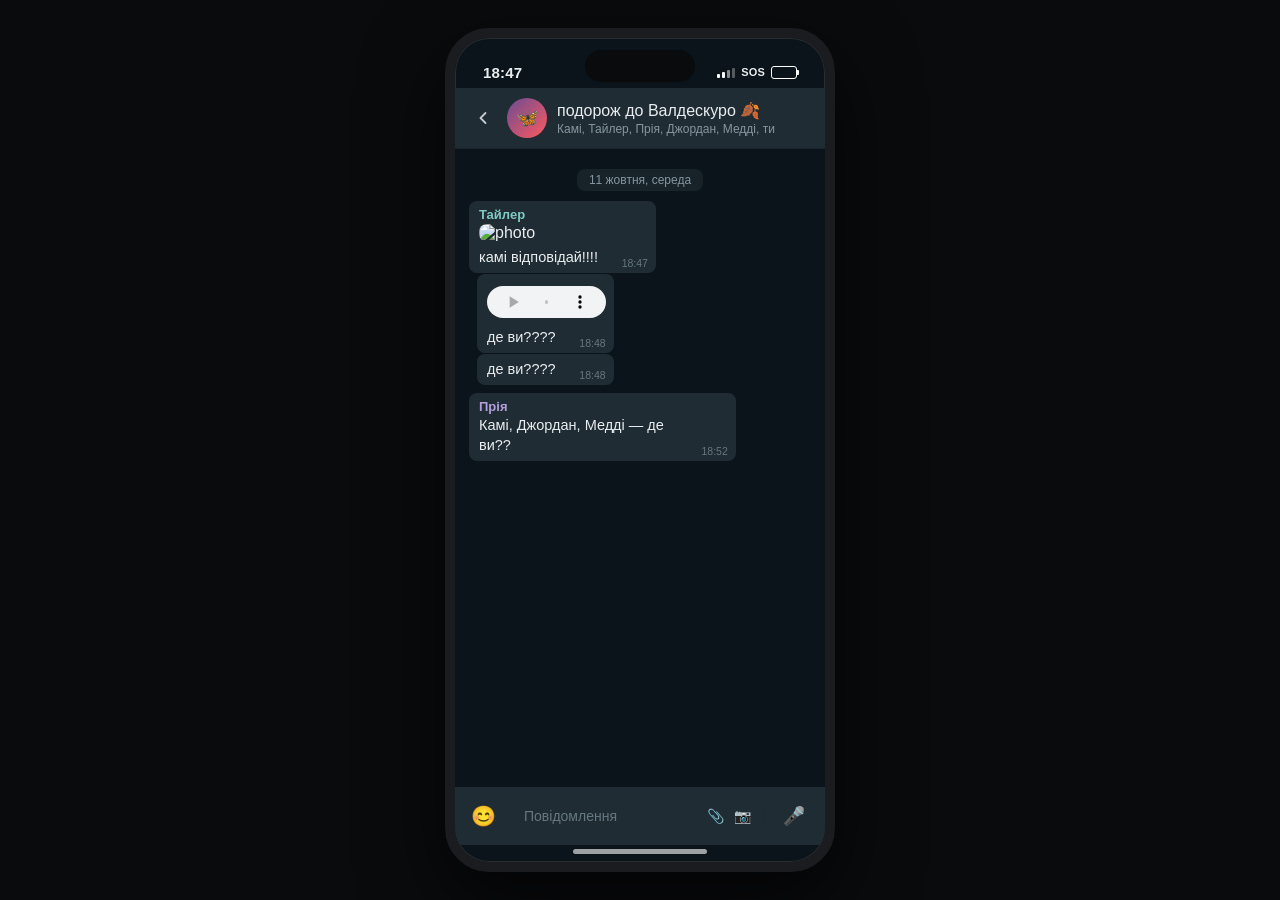
==== templates/android-phone-whatsapp/index.html @ 897743cd "move device templates under templates/ directory Relocated all eight device folders (android-phone-w" ====
<!DOCTYPE html>
<html lang="uk">
<head>
<meta charset="UTF-8">
<meta name="viewport" content="width=device-width, initial-scale=1.0, maximum-scale=1.0, user-scalable=no">
<title>WhatsApp</title>
<style>
  :root {
    --chat-bg: #0b141a;
    --header-bg: #1f2c33;
    --bubble-other: #1f2c33;
    --bubble-system: #182229;
    --text-primary: #e9edef;
    --text-secondary: #8696a0;
    --text-meta: #667781;
    --user-kamy: #f48fb1;
    --user-tyler: #80cbc4;
    --user-priya: #b39ddb;
    --user-jordan: #ffd54f;
    --user-maddie: #a5d6a7;
    --user-hartwell: #ff9999;
    --user-ada: #e0bbff;
  }
  * { margin: 0; padding: 0; box-sizing: border-box; -webkit-tap-highlight-color: transparent; }
  html, body { height: 100%; background: #000; font-family: -apple-system, BlinkMacSystemFont, "SF Pro Display", "Segoe UI", Roboto, sans-serif; color: var(--text-primary); overflow: hidden; -webkit-font-smoothing: antialiased; }
  body { display: flex; align-items: center; justify-content: center; background: radial-gradient(ellipse at center, #1a1a1a 0%, #000 100%); }
  .device {
    width: 100%; height: 100%;
    background: var(--chat-bg); position: relative; display: flex; flex-direction: column;
    overflow: hidden;
  }
  @media (min-width: 500px) {
    body { background: #0a0b0d; padding: 20px; }
    .device {
      width: 390px;
      height: 844px;
      max-height: 95vh;
      border-radius: 44px;
      border: 10px solid #1a1c1f;
      box-shadow: 0 30px 80px rgba(0,0,0,0.7), inset 0 0 0 1px #2a2c30;
    }
    .device::before {
      content: "";
      position: absolute;
      top: 12px; left: 50%;
      transform: translateX(-50%);
      width: 110px; height: 32px;
      background: #0a0b0d;
      border-radius: 20px;
      z-index: 100;
    }
  }
  @media (max-width: 499px) {
    body { background: var(--chat-bg); }
    .device { max-width: 100%; max-height: 100%; border-radius: 0; box-shadow: none; }
  }
  .statusbar {
    height: 50px; padding: 18px 28px 0;
    display: flex; justify-content: space-between; align-items: center;
    font-size: 15px; font-weight: 600; letter-spacing: 0.2px;
    flex-shrink: 0; z-index: 50;
  }
  .statusbar .right { display: flex; align-items: center; gap: 6px; }
  .signal { display: inline-flex; align-items: flex-end; gap: 2px; height: 12px; }
  .signal i { width: 3px; background: #fff; border-radius: 1px; }
  .signal i:nth-child(1) { height: 4px; }
  .signal i:nth-child(2) { height: 6px; }
  .signal i:nth-child(3) { height: 8px; opacity: 0.5; }
  .signal i:nth-child(4) { height: 10px; opacity: 0.3; }
  .battery {
    position: relative; width: 26px; height: 13px;
    border: 1.2px solid #fff; border-radius: 3px; padding: 1.5px;
  }
  .battery::after {
    content: ""; position: absolute; right: -3px; top: 3.5px;
    width: 2px; height: 5px; background: #fff; border-radius: 0 1px 1px 0;
  }
  .battery .fill { height: 100%; width: 14%; background: #ff5252; border-radius: 1px; }
  .chat-header { background: var(--header-bg); padding: 10px 14px; display: flex; align-items: center; gap: 10px; flex-shrink: 0; border-bottom: 1px solid rgba(0, 0, 0, 0.2); }
  .group-icon { width: 40px; height: 40px; border-radius: 50%; background: linear-gradient(135deg, #6a4c93, #ff595e); display: flex; align-items: center; justify-content: center; font-size: 18px; }
  .chat-info { flex: 1; min-width: 0; }
  .chat-title { font-size: 16px; font-weight: 500; }
  .chat-subtitle { font-size: 12px; color: var(--text-secondary); margin-top: 2px; }
  .messages { flex: 1; overflow-y: auto; padding: 8px 6px 12px; background-color: var(--chat-bg); }
  .messages::-webkit-scrollbar { width: 0; }
  .day-divider { display: flex; justify-content: center; margin: 12px 0 10px; }
  .day-divider span { background: var(--bubble-system); color: var(--text-secondary); font-size: 12px; padding: 4px 12px; border-radius: 8px; }
  .msg { display: flex; margin: 1px 8px; }
  .msg.same-author { margin-top: 1px; margin-left: 16px; }
  .msg:not(.same-author) { margin-top: 8px; }
  .bubble { background: var(--bubble-other); border-radius: 8px; padding: 6px 8px 6px 10px; max-width: 78%; position: relative; overflow: hidden; }
  .msg:not(.same-author) .bubble::before { content: ''; position: absolute; top: 0; left: -8px; width: 0; height: 0; border-style: solid; border-width: 0 8px 8px 0; border-color: transparent var(--bubble-other) transparent transparent; }
  .author-name { font-size: 13px; font-weight: 600; margin-bottom: 2px; }
  .author-name.kamy { color: var(--user-kamy); }
  .author-name.tyler { color: var(--user-tyler); }
  .author-name.priya { color: var(--user-priya); }
  .author-name.jordan { color: var(--user-jordan); }
  .author-name.maddie { color: var(--user-maddie); }
  .author-name.hartwell { color: var(--user-hartwell); }
  .author-name.ada { color: var(--user-ada); }
  .msg-image { max-width: 100%; border-radius: 8px; margin-bottom: 6px; display: block; }
  .msg-audio { max-width: 100%; margin: 6px 0; }
  .msg-audio audio { width: 100%; height: 32px; }
  .msg-text { font-size: 14.5px; line-height: 1.32; color: var(--text-primary); word-wrap: break-word; padding-right: 50px; min-height: 18px; }
  .time { position: absolute; bottom: 4px; right: 8px; font-size: 10.5px; color: var(--text-meta); }
  .caps { font-weight: 600; }
  .input-bar { background: var(--header-bg); padding: 8px 10px; display: flex; align-items: center; gap: 8px; flex-shrink: 0; }
  .input-pill { flex: 1; background: var(--bubble-other); border-radius: 24px; padding: 10px 14px; color: var(--text-meta); font-size: 14px; display: flex; align-items: center; gap: 10px; }
  .send-btn { width: 42px; height: 42px; background: var(--bubble-other); border-radius: 50%; display: flex; align-items: center; justify-content: center; color: var(--text-secondary); font-size: 18px; }
  .home-indicator { display: flex; justify-content: center; padding-bottom: 8px; margin-top: 4px; z-index: 5; }
  .home-bar { width: 134px; height: 5px; border-radius: 3px; background: rgba(255,255,255,0.6); }
</style>
</head>
<body>
<div class="device">
  <div class="statusbar">
    <span id="time">--:--</span>
    <span class="right">
      <span class="signal"><i></i><i></i><i></i><i></i></span>
      <span style="font-size:11px;">SOS</span>
      <span class="battery"><span class="fill" id="batteryFill"></span></span>
    </span>
  </div>
  <div class="chat-header">
    <a href="../../index.html" onclick="history.length>1?(history.back(),event.preventDefault()):0" style="display:flex;align-items:center;justify-content:center;width:28px;height:28px;color:#c4c7cc;text-decoration:none;">
      <svg width="20" height="20" viewBox="0 0 24 24" fill="none" stroke="currentColor" stroke-width="2.2" stroke-linecap="round" stroke-linejoin="round"><path d="M15 18l-6-6 6-6"/></svg>
    </a>
    <div class="group-icon">🦋</div>
    <div class="chat-info">
      <div class="chat-title" id="chatTitle">--</div>
      <div class="chat-subtitle" id="chatSubtitle">--</div>
    </div>
  </div>
  <div class="messages" id="messages"></div>
  <div class="input-bar">
    <span style="font-size: 20px; padding: 6px;">😊</span>
    <div class="input-pill"><span style="flex: 1;">Повідомлення</span><span>📎</span><span>📷</span></div>
    <div class="send-btn">🎤</div>
  </div>
  <div class="home-indicator"><div class="home-bar"></div></div>
</div>
<script>
  const params = new URLSearchParams(window.location.search);
  const chatFile = params.get('chat') || 'chat.json';
  
  fetch(chatFile)
    .then(r => r.json())
    .then(data => {
      const { phone, messages } = data;
      
      document.getElementById('time').textContent = phone.time;
      
      
      document.getElementById('batteryFill').style.width = phone.battery + '%';
      document.getElementById('chatTitle').textContent = phone.title;
      document.getElementById('chatSubtitle').textContent = phone.subtitle;
      
      const messagesDiv = document.getElementById('messages');
      let lastAuthor = null;
      
      messages.forEach(msg => {
        if (msg.date) {
          const divider = document.createElement('div');
          divider.className = 'day-divider';
          divider.innerHTML = `<span>${msg.date}</span>`;
          messagesDiv.appendChild(divider);
        } else {
          const div = document.createElement('div');
          div.className = 'msg' + (msg.sameAuthor && msg.author === lastAuthor ? ' same-author' : '');
          
          let content = `<div class="bubble">`;
          
          if (!msg.sameAuthor || msg.author !== lastAuthor) {
            content += `<div class="author-name ${msg.author}">${msg.name}</div>`;
          }
          
          if (msg.image) {
            content += `<img src="${msg.image}" class="msg-image" alt="photo">`;
          }
          
          if (msg.audio) {
            content += `<div class="msg-audio"><audio controls><source src="${msg.audio}"></audio></div>`;
          }
          
          if (msg.text) {
            content += `<div class="msg-text">${msg.text}</div>`;
          }
          
          content += `<div class="time">${msg.time}</div>`;
          content += `</div>`;
          
          div.innerHTML = content;
          messagesDiv.appendChild(div);
          lastAuthor = msg.author;
        }
      });
      
      messagesDiv.scrollTop = messagesDiv.scrollHeight;
    })
    .catch(err => {
      document.getElementById('messages').innerHTML = 
        `<div style="color: #8696a0; text-align: center; padding: 20px;">Error loading ${chatFile}</div>`;
      console.error(err);
    });
</script>
</body>
</html>
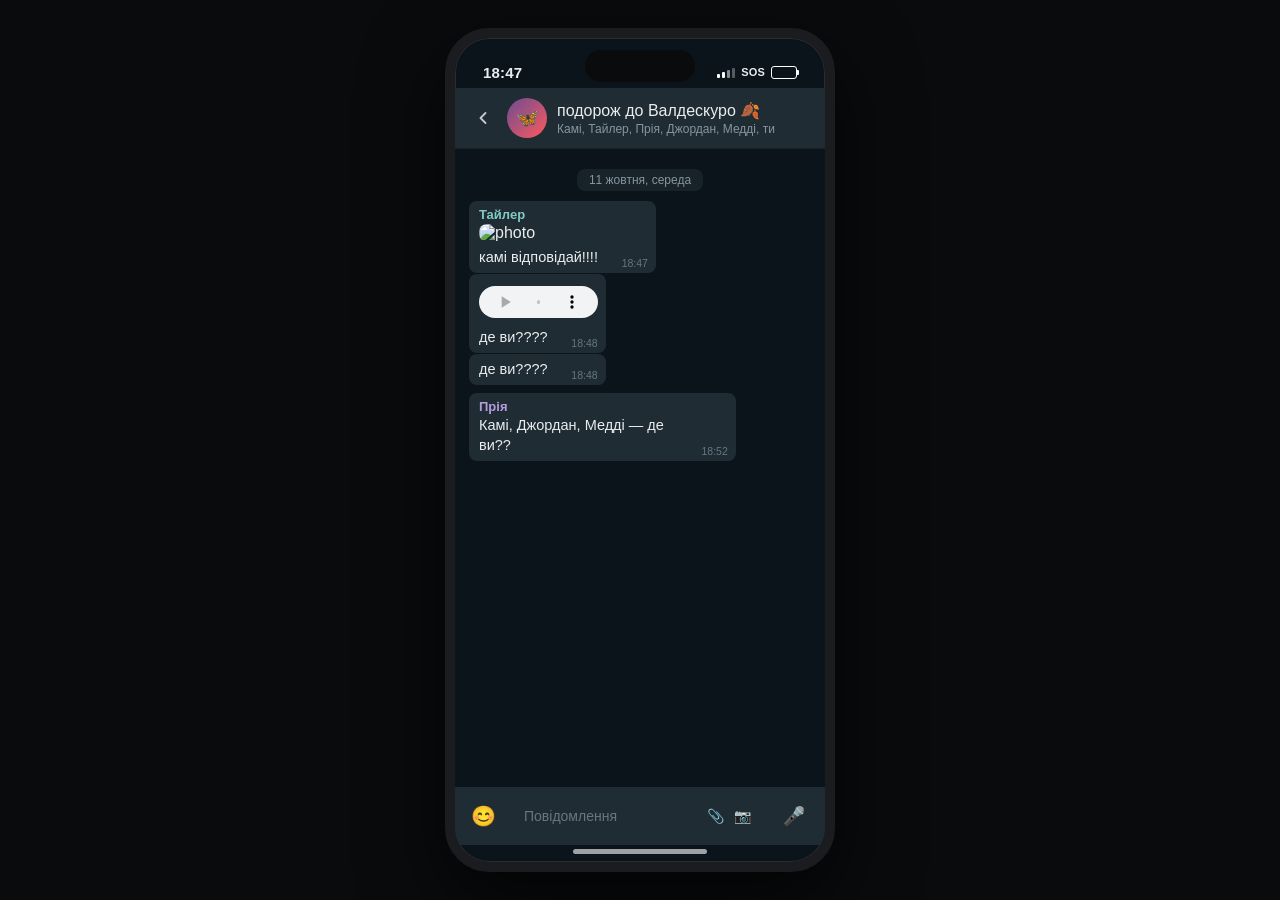
==== commit 4b70d1cd: "feat: add URL-encoded state and GM edit mode to WhatsApp template The WhatsApp template now supports" ====
--- a/templates/android-phone-whatsapp/index.html
+++ b/templates/android-phone-whatsapp/index.html
@@ -3,8 +3,9 @@
 <head>
 <meta charset="UTF-8">
 <meta name="viewport" content="width=device-width, initial-scale=1.0, maximum-scale=1.0, user-scalable=no">
-<title>WhatsApp</title>
+<title>WhatsApp — Netrunner Handout</title>
 <style>
+  /* ── Shared tokens ─────────────────────────────────────── */
   :root {
     --chat-bg: #0b141a;
     --header-bg: #1f2c33;
@@ -22,44 +23,76 @@
     --user-ada: #e0bbff;
   }
   * { margin: 0; padding: 0; box-sizing: border-box; -webkit-tap-highlight-color: transparent; }
-  html, body { height: 100%; background: #000; font-family: -apple-system, BlinkMacSystemFont, "SF Pro Display", "Segoe UI", Roboto, sans-serif; color: var(--text-primary); overflow: hidden; -webkit-font-smoothing: antialiased; }
-  body { display: flex; align-items: center; justify-content: center; background: radial-gradient(ellipse at center, #1a1a1a 0%, #000 100%); }
-  .device {
+  html, body { height: 100%; font-family: -apple-system, BlinkMacSystemFont, "SF Pro Display", "Segoe UI", Roboto, sans-serif; color: var(--text-primary); -webkit-font-smoothing: antialiased; }
+
+  /* ── View mode layout ──────────────────────────────────── */
+  body.view-mode {
+    background: radial-gradient(ellipse at center, #1a1a1a 0%, #000 100%);
+    display: flex; align-items: center; justify-content: center; overflow: hidden;
+  }
+  body.view-mode .device {
     width: 100%; height: 100%;
-    background: var(--chat-bg); position: relative; display: flex; flex-direction: column;
-    overflow: hidden;
+    background: var(--chat-bg); display: flex; flex-direction: column; overflow: hidden;
   }
   @media (min-width: 500px) {
-    body { background: #0a0b0d; padding: 20px; }
-    .device {
-      width: 390px;
-      height: 844px;
-      max-height: 95vh;
-      border-radius: 44px;
-      border: 10px solid #1a1c1f;
+    body.view-mode { background: #0a0b0d; padding: 20px; }
+    body.view-mode .device {
+      width: 390px; height: 844px; max-height: 95vh;
+      border-radius: 44px; border: 10px solid #1a1c1f;
       box-shadow: 0 30px 80px rgba(0,0,0,0.7), inset 0 0 0 1px #2a2c30;
     }
-    .device::before {
-      content: "";
-      position: absolute;
-      top: 12px; left: 50%;
-      transform: translateX(-50%);
-      width: 110px; height: 32px;
-      background: #0a0b0d;
-      border-radius: 20px;
-      z-index: 100;
+    body.view-mode .device::before {
+      content: ""; position: absolute; top: 12px; left: 50%;
+      transform: translateX(-50%); width: 110px; height: 32px;
+      background: #0a0b0d; border-radius: 20px; z-index: 100;
     }
   }
   @media (max-width: 499px) {
-    body { background: var(--chat-bg); }
-    .device { max-width: 100%; max-height: 100%; border-radius: 0; box-shadow: none; }
-  }
+    body.view-mode { background: var(--chat-bg); }
+    body.view-mode .device { max-width: 100%; max-height: 100%; border-radius: 0; box-shadow: none; }
+  }
+  body.view-mode .edit-panel { display: none; }
+
+  /* ── Edit mode layout ──────────────────────────────────── */
+  body.edit-mode {
+    background: #0a0f14;
+    display: flex; flex-direction: row; height: 100%; overflow: hidden;
+  }
+  body.edit-mode .edit-panel {
+    flex: 1; overflow-y: auto; padding: 20px;
+    background: #111820; border-right: 1px solid #2a3540;
+    color: #cdd6de; min-width: 300px; max-width: 560px;
+  }
+  body.edit-mode .device-wrapper {
+    display: flex; align-items: center; justify-content: center;
+    background: #0a0b0d; padding: 20px; flex-shrink: 0;
+  }
+  body.edit-mode .device {
+    background: var(--chat-bg); position: relative;
+    width: 320px; height: 693px;
+    border-radius: 36px; border: 8px solid #1a1c1f;
+    box-shadow: 0 20px 60px rgba(0,0,0,0.7), inset 0 0 0 1px #2a2c30;
+    display: flex; flex-direction: column; overflow: hidden; flex-shrink: 0;
+  }
+  body.edit-mode .device::before {
+    content: ""; position: absolute; top: 10px; left: 50%;
+    transform: translateX(-50%); width: 88px; height: 26px;
+    background: #0a0b0d; border-radius: 16px; z-index: 100;
+  }
+  @media (max-width: 900px) {
+    body.edit-mode { flex-direction: column; overflow-y: auto; height: auto; min-height: 100%; }
+    body.edit-mode .edit-panel { max-width: 100%; border-right: none; border-bottom: 1px solid #2a3540; }
+    body.edit-mode .device-wrapper { padding: 16px; }
+  }
+
+  /* ── Phone internals (shared) ──────────────────────────── */
+  .device { position: relative; }
   .statusbar {
     height: 50px; padding: 18px 28px 0;
     display: flex; justify-content: space-between; align-items: center;
-    font-size: 15px; font-weight: 600; letter-spacing: 0.2px;
-    flex-shrink: 0; z-index: 50;
-  }
+    font-size: 15px; font-weight: 600; letter-spacing: 0.2px; flex-shrink: 0; z-index: 50;
+  }
+  body.edit-mode .statusbar { height: 40px; padding: 12px 22px 0; font-size: 12px; }
   .statusbar .right { display: flex; align-items: center; gap: 6px; }
   .signal { display: inline-flex; align-items: flex-end; gap: 2px; height: 12px; }
   .signal i { width: 3px; background: #fff; border-radius: 1px; }
@@ -67,30 +100,29 @@
   .signal i:nth-child(2) { height: 6px; }
   .signal i:nth-child(3) { height: 8px; opacity: 0.5; }
   .signal i:nth-child(4) { height: 10px; opacity: 0.3; }
-  .battery {
-    position: relative; width: 26px; height: 13px;
-    border: 1.2px solid #fff; border-radius: 3px; padding: 1.5px;
-  }
-  .battery::after {
-    content: ""; position: absolute; right: -3px; top: 3.5px;
-    width: 2px; height: 5px; background: #fff; border-radius: 0 1px 1px 0;
-  }
-  .battery .fill { height: 100%; width: 14%; background: #ff5252; border-radius: 1px; }
-  .chat-header { background: var(--header-bg); padding: 10px 14px; display: flex; align-items: center; gap: 10px; flex-shrink: 0; border-bottom: 1px solid rgba(0, 0, 0, 0.2); }
-  .group-icon { width: 40px; height: 40px; border-radius: 50%; background: linear-gradient(135deg, #6a4c93, #ff595e); display: flex; align-items: center; justify-content: center; font-size: 18px; }
+  .battery { position: relative; width: 26px; height: 13px; border: 1.2px solid #fff; border-radius: 3px; padding: 1.5px; }
+  .battery::after { content: ""; position: absolute; right: -3px; top: 3.5px; width: 2px; height: 5px; background: #fff; border-radius: 0 1px 1px 0; }
+  .battery .fill { height: 100%; background: #fff; border-radius: 1px; transition: width 0.2s; }
+  .chat-header { background: var(--header-bg); padding: 10px 14px; display: flex; align-items: center; gap: 10px; flex-shrink: 0; border-bottom: 1px solid rgba(0,0,0,0.2); }
+  .group-icon { width: 40px; height: 40px; border-radius: 50%; background: linear-gradient(135deg, #6a4c93, #ff595e); display: flex; align-items: center; justify-content: center; font-size: 18px; flex-shrink: 0; }
+  body.edit-mode .group-icon { width: 30px; height: 30px; font-size: 13px; }
   .chat-info { flex: 1; min-width: 0; }
-  .chat-title { font-size: 16px; font-weight: 500; }
-  .chat-subtitle { font-size: 12px; color: var(--text-secondary); margin-top: 2px; }
+  .chat-title { font-size: 16px; font-weight: 500; white-space: nowrap; overflow: hidden; text-overflow: ellipsis; }
+  body.edit-mode .chat-title { font-size: 12px; }
+  .chat-subtitle { font-size: 12px; color: var(--text-secondary); margin-top: 2px; white-space: nowrap; overflow: hidden; text-overflow: ellipsis; }
+  body.edit-mode .chat-subtitle { font-size: 9px; }
   .messages { flex: 1; overflow-y: auto; padding: 8px 6px 12px; background-color: var(--chat-bg); }
   .messages::-webkit-scrollbar { width: 0; }
   .day-divider { display: flex; justify-content: center; margin: 12px 0 10px; }
   .day-divider span { background: var(--bubble-system); color: var(--text-secondary); font-size: 12px; padding: 4px 12px; border-radius: 8px; }
+  body.edit-mode .day-divider span { font-size: 9px; }
   .msg { display: flex; margin: 1px 8px; }
-  .msg.same-author { margin-top: 1px; margin-left: 16px; }
+  .msg.same-author { margin-top: 1px; }
   .msg:not(.same-author) { margin-top: 8px; }
   .bubble { background: var(--bubble-other); border-radius: 8px; padding: 6px 8px 6px 10px; max-width: 78%; position: relative; overflow: hidden; }
   .msg:not(.same-author) .bubble::before { content: ''; position: absolute; top: 0; left: -8px; width: 0; height: 0; border-style: solid; border-width: 0 8px 8px 0; border-color: transparent var(--bubble-other) transparent transparent; }
   .author-name { font-size: 13px; font-weight: 600; margin-bottom: 2px; }
+  body.edit-mode .author-name { font-size: 10px; }
   .author-name.kamy { color: var(--user-kamy); }
   .author-name.tyler { color: var(--user-tyler); }
   .author-name.priya { color: var(--user-priya); }
@@ -98,110 +130,406 @@
   .author-name.maddie { color: var(--user-maddie); }
   .author-name.hartwell { color: var(--user-hartwell); }
   .author-name.ada { color: var(--user-ada); }
-  .msg-image { max-width: 100%; border-radius: 8px; margin-bottom: 6px; display: block; }
-  .msg-audio { max-width: 100%; margin: 6px 0; }
-  .msg-audio audio { width: 100%; height: 32px; }
+  .msg-img { max-width: 100%; border-radius: 8px; margin-bottom: 6px; display: block; }
   .msg-text { font-size: 14.5px; line-height: 1.32; color: var(--text-primary); word-wrap: break-word; padding-right: 50px; min-height: 18px; }
+  body.edit-mode .msg-text { font-size: 11px; }
   .time { position: absolute; bottom: 4px; right: 8px; font-size: 10.5px; color: var(--text-meta); }
-  .caps { font-weight: 600; }
+  body.edit-mode .time { font-size: 8px; }
   .input-bar { background: var(--header-bg); padding: 8px 10px; display: flex; align-items: center; gap: 8px; flex-shrink: 0; }
   .input-pill { flex: 1; background: var(--bubble-other); border-radius: 24px; padding: 10px 14px; color: var(--text-meta); font-size: 14px; display: flex; align-items: center; gap: 10px; }
+  body.edit-mode .input-pill { padding: 7px 12px; font-size: 10px; }
   .send-btn { width: 42px; height: 42px; background: var(--bubble-other); border-radius: 50%; display: flex; align-items: center; justify-content: center; color: var(--text-secondary); font-size: 18px; }
-  .home-indicator { display: flex; justify-content: center; padding-bottom: 8px; margin-top: 4px; z-index: 5; }
+  body.edit-mode .send-btn { width: 30px; height: 30px; font-size: 13px; }
+  .home-indicator { display: flex; justify-content: center; padding-bottom: 8px; margin-top: 4px; }
   .home-bar { width: 134px; height: 5px; border-radius: 3px; background: rgba(255,255,255,0.6); }
+  body.edit-mode .home-bar { width: 100px; height: 4px; }
+
+  /* ── Edit panel styles ─────────────────────────────────── */
+  .edit-panel h1 { font-size: 18px; font-weight: 600; color: #e9edef; margin-bottom: 16px; padding-bottom: 12px; border-bottom: 1px solid #2a3540; }
+  .section-title { font-size: 11px; font-weight: 700; color: #8696a0; text-transform: uppercase; letter-spacing: 0.9px; margin: 20px 0 10px; }
+  .field-row { margin-bottom: 10px; }
+  .field-row label { display: block; font-size: 12px; color: #8696a0; margin-bottom: 4px; }
+  .ep-input {
+    width: 100%; padding: 8px 10px; background: #1f2c33; border: 1px solid #2a3a44; border-radius: 6px;
+    color: #e9edef; font-size: 14px; outline: none; font-family: inherit;
+  }
+  .ep-input:focus { border-color: #00a884; box-shadow: 0 0 0 2px rgba(0,168,132,0.2); }
+  .row-2col { display: grid; grid-template-columns: 1fr 1fr; gap: 10px; }
+
+  /* Message list */
+  .msg-list { display: flex; flex-direction: column; gap: 8px; margin-bottom: 10px; }
+  .mi {
+    background: #182229; border: 1px solid #2a3540; border-radius: 8px;
+    padding: 10px 12px 10px 12px; position: relative;
+  }
+  .mi-header { display: flex; align-items: center; gap: 8px; margin-bottom: 8px; }
+  .mi-badge {
+    font-size: 10px; font-weight: 700; text-transform: uppercase; letter-spacing: 0.5px;
+    padding: 2px 6px; border-radius: 4px; background: #2a3a44; color: #8696a0; flex-shrink: 0;
+  }
+  .mi-badge.is-divider { background: #1e3328; color: #6ab095; }
+  .mi-del {
+    position: absolute; top: 8px; right: 8px;
+    background: none; border: none; color: #667781; cursor: pointer; font-size: 15px; padding: 2px 5px; line-height: 1;
+  }
+  .mi-del:hover { color: #ff5252; }
+  .mi-fields { display: grid; grid-template-columns: 1fr 1fr; gap: 8px; }
+  .mi-fields .span2 { grid-column: 1 / -1; }
+  .mi-fields .fi label { display: block; font-size: 10px; color: #667781; margin-bottom: 3px; }
+  .mi-input {
+    width: 100%; padding: 6px 8px; background: #0b141a; border: 1px solid #2a3540; border-radius: 5px;
+    color: #e9edef; font-size: 12px; outline: none; font-family: inherit;
+  }
+  .mi-input:focus { border-color: #00a884; }
+  .mi-textarea { resize: vertical; min-height: 52px; }
+  .mi-check-row { display: flex; align-items: center; gap: 5px; margin-top: 6px; font-size: 11px; color: #8696a0; }
+  .mi-check-row input[type="checkbox"] { width: auto; accent-color: #00a884; }
+
+  .add-btns { display: flex; gap: 8px; margin-top: 4px; }
+  .btn { padding: 8px 14px; border-radius: 6px; border: none; cursor: pointer; font-size: 13px; font-weight: 500; font-family: inherit; transition: background 0.15s; }
+  .btn-green { background: #00a884; color: #fff; }
+  .btn-green:hover { background: #00c29b; }
+  .btn-ghost { background: #1f2c33; color: #8696a0; border: 1px solid #2a3540; }
+  .btn-ghost:hover { background: #2a3a44; color: #cdd6de; }
+
+  /* Share links */
+  .links-box { background: #182229; border: 1px solid #2a3540; border-radius: 8px; padding: 14px; }
+  .link-row { margin-bottom: 12px; }
+  .link-row:last-child { margin-bottom: 0; }
+  .link-label { font-size: 10px; font-weight: 700; color: #8696a0; text-transform: uppercase; letter-spacing: 0.6px; margin-bottom: 5px; }
+  .link-input-row { display: flex; gap: 6px; }
+  .link-val {
+    flex: 1; padding: 7px 9px; background: #0b141a; border: 1px solid #2a3540; border-radius: 5px;
+    color: #aac; font-size: 11px; outline: none; font-family: monospace;
+  }
+  .copy-btn {
+    padding: 7px 12px; background: #1f2c33; border: 1px solid #2a3540; border-radius: 5px;
+    color: #8696a0; cursor: pointer; font-size: 12px; white-space: nowrap; font-family: inherit; transition: background 0.15s, color 0.15s;
+  }
+  .copy-btn:hover { background: #2a3a44; color: #cdd6de; }
+  .copy-btn.ok { background: #00a884; border-color: #00a884; color: #fff; }
+
+  .back-link { display: inline-flex; align-items: center; gap: 6px; color: #8696a0; text-decoration: none; font-size: 13px; margin-bottom: 16px; }
+  .back-link:hover { color: #cdd6de; }
 </style>
 </head>
 <body>
-<div class="device">
-  <div class="statusbar">
-    <span id="time">--:--</span>
-    <span class="right">
-      <span class="signal"><i></i><i></i><i></i><i></i></span>
-      <span style="font-size:11px;">SOS</span>
-      <span class="battery"><span class="fill" id="batteryFill"></span></span>
-    </span>
+
+<!-- ══ EDIT PANEL ══════════════════════════════════════════ -->
+<div class="edit-panel" id="editPanel">
+  <a href="../../index.html" class="back-link">
+    <svg width="14" height="14" viewBox="0 0 24 24" fill="none" stroke="currentColor" stroke-width="2.5" stroke-linecap="round" stroke-linejoin="round"><path d="M15 18l-6-6 6-6"/></svg>
+    All templates
+  </a>
+  <h1>WhatsApp Chat</h1>
+
+  <div class="section-title">Chat Info</div>
+  <div class="field-row">
+    <label>Group name</label>
+    <input id="f-title" class="ep-input" type="text" placeholder="e.g. Mission Team">
   </div>
-  <div class="chat-header">
-    <a href="../../index.html" onclick="history.length>1?(history.back(),event.preventDefault()):0" style="display:flex;align-items:center;justify-content:center;width:28px;height:28px;color:#c4c7cc;text-decoration:none;">
-      <svg width="20" height="20" viewBox="0 0 24 24" fill="none" stroke="currentColor" stroke-width="2.2" stroke-linecap="round" stroke-linejoin="round"><path d="M15 18l-6-6 6-6"/></svg>
-    </a>
-    <div class="group-icon">🦋</div>
-    <div class="chat-info">
-      <div class="chat-title" id="chatTitle">--</div>
-      <div class="chat-subtitle" id="chatSubtitle">--</div>
-    </div>
+  <div class="field-row">
+    <label>Participants / subtitle</label>
+    <input id="f-subtitle" class="ep-input" type="text" placeholder="e.g. Kamy, Tyler, Priya, you">
   </div>
-  <div class="messages" id="messages"></div>
-  <div class="input-bar">
-    <span style="font-size: 20px; padding: 6px;">😊</span>
-    <div class="input-pill"><span style="flex: 1;">Повідомлення</span><span>📎</span><span>📷</span></div>
-    <div class="send-btn">🎤</div>
+  <div class="row-2col field-row">
+    <div>
+      <label style="font-size:12px;color:#8696a0;display:block;margin-bottom:4px;">Status bar time</label>
+      <input id="f-time" class="ep-input" type="text" placeholder="18:47" maxlength="5">
+    </div>
+    <div>
+      <label style="font-size:12px;color:#8696a0;display:block;margin-bottom:4px;">Battery %</label>
+      <input id="f-battery" class="ep-input" type="number" min="0" max="100" placeholder="80">
+    </div>
   </div>
-  <div class="home-indicator"><div class="home-bar"></div></div>
+
+  <div class="section-title">Messages</div>
+  <div class="msg-list" id="msgList"></div>
+  <div class="add-btns">
+    <button class="btn btn-green" id="btnAddMsg">+ Message</button>
+    <button class="btn btn-ghost" id="btnAddDiv">+ Day divider</button>
+  </div>
+
+  <div class="section-title">Share</div>
+  <div class="links-box">
+    <div class="link-row">
+      <div class="link-label">Edit Link (GM only — keep secret)</div>
+      <div class="link-input-row">
+        <input id="editLink" class="link-val" type="text" readonly>
+        <button class="copy-btn" data-target="editLink">Copy</button>
+      </div>
+    </div>
+    <div class="link-row">
+      <div class="link-label">Player Link (share with players)</div>
+      <div class="link-input-row">
+        <input id="playerLink" class="link-val" type="text" readonly>
+        <button class="copy-btn" data-target="playerLink">Copy</button>
+      </div>
+    </div>
+  </div>
 </div>
+
+<!-- ══ PHONE PREVIEW ═══════════════════════════════════════ -->
+<div class="device-wrapper" id="deviceWrapper">
+  <div class="device">
+    <div class="statusbar">
+      <span id="statusTime">--:--</span>
+      <span class="right">
+        <span class="signal"><i></i><i></i><i></i><i></i></span>
+        <span style="font-size:11px;">SOS</span>
+        <span class="battery"><span class="fill" id="batteryFill"></span></span>
+      </span>
+    </div>
+    <div class="chat-header">
+      <a href="../../index.html" onclick="history.length>1?(history.back(),event.preventDefault()):0"
+         style="display:flex;align-items:center;justify-content:center;width:28px;height:28px;color:#c4c7cc;text-decoration:none;flex-shrink:0;">
+        <svg width="20" height="20" viewBox="0 0 24 24" fill="none" stroke="currentColor" stroke-width="2.2" stroke-linecap="round" stroke-linejoin="round"><path d="M15 18l-6-6 6-6"/></svg>
+      </a>
+      <div class="group-icon">🦋</div>
+      <div class="chat-info">
+        <div class="chat-title" id="chatTitle">--</div>
+        <div class="chat-subtitle" id="chatSubtitle">--</div>
+      </div>
+    </div>
+    <div class="messages" id="messages"></div>
+    <div class="input-bar">
+      <span style="font-size:20px;padding:6px;">😊</span>
+      <div class="input-pill"><span style="flex:1;">Повідомлення</span><span>📎</span><span>📷</span></div>
+      <div class="send-btn">🎤</div>
+    </div>
+    <div class="home-indicator"><div class="home-bar"></div></div>
+  </div>
+</div>
+
 <script>
-  const params = new URLSearchParams(window.location.search);
-  const chatFile = params.get('chat') || 'chat.json';
-  
-  fetch(chatFile)
-    .then(r => r.json())
-    .then(data => {
-      const { phone, messages } = data;
-      
-      document.getElementById('time').textContent = phone.time;
-      
-      
-      document.getElementById('batteryFill').style.width = phone.battery + '%';
-      document.getElementById('chatTitle').textContent = phone.title;
-      document.getElementById('chatSubtitle').textContent = phone.subtitle;
-      
-      const messagesDiv = document.getElementById('messages');
-      let lastAuthor = null;
-      
-      messages.forEach(msg => {
-        if (msg.date) {
-          const divider = document.createElement('div');
-          divider.className = 'day-divider';
-          divider.innerHTML = `<span>${msg.date}</span>`;
-          messagesDiv.appendChild(divider);
-        } else {
-          const div = document.createElement('div');
-          div.className = 'msg' + (msg.sameAuthor && msg.author === lastAuthor ? ' same-author' : '');
-          
-          let content = `<div class="bubble">`;
-          
-          if (!msg.sameAuthor || msg.author !== lastAuthor) {
-            content += `<div class="author-name ${msg.author}">${msg.name}</div>`;
-          }
-          
-          if (msg.image) {
-            content += `<img src="${msg.image}" class="msg-image" alt="photo">`;
-          }
-          
-          if (msg.audio) {
-            content += `<div class="msg-audio"><audio controls><source src="${msg.audio}"></audio></div>`;
-          }
-          
-          if (msg.text) {
-            content += `<div class="msg-text">${msg.text}</div>`;
-          }
-          
-          content += `<div class="time">${msg.time}</div>`;
-          content += `</div>`;
-          
-          div.innerHTML = content;
-          messagesDiv.appendChild(div);
-          lastAuthor = msg.author;
-        }
+  // ── Unicode-safe base64 ────────────────────────────────
+  function encState(obj) {
+    const s = JSON.stringify(obj);
+    const bytes = new TextEncoder().encode(s);
+    let bin = '';
+    bytes.forEach(b => bin += String.fromCharCode(b));
+    return btoa(bin);
+  }
+  function decState(b64) {
+    const bin = atob(b64);
+    const bytes = Uint8Array.from(bin, c => c.charCodeAt(0));
+    return JSON.parse(new TextDecoder().decode(bytes));
+  }
+
+  // ── Known authors ──────────────────────────────────────
+  const AUTHORS = ['kamy','tyler','priya','jordan','maddie','hartwell','ada'];
+
+  const DEFAULT_STATE = {
+    phone: { time: '12:00', battery: 80, title: 'Group Chat', subtitle: 'Members' },
+    messages: [
+      { date: 'Today' },
+      { author: 'tyler', name: 'Tyler', text: 'Hello!', time: '12:00' }
+    ]
+  };
+
+  // ── Determine mode ─────────────────────────────────────
+  const qs = new URLSearchParams(location.search);
+  const isEdit = qs.get('edit') === '1';
+  const hashMatch = location.hash.match(/^#state=(.+)$/);
+
+  document.body.className = isEdit ? 'edit-mode' : 'view-mode';
+
+  let state;
+
+  if (hashMatch) {
+    try { state = decState(hashMatch[1]); }
+    catch(e) { state = JSON.parse(JSON.stringify(DEFAULT_STATE)); }
+    renderChat(state);
+    if (isEdit) { populateForm(); updateLinks(); }
+  } else if (isEdit) {
+    state = JSON.parse(JSON.stringify(DEFAULT_STATE));
+    renderChat(state);
+    populateForm();
+    updateLinks();
+  } else {
+    fetch('chat.json')
+      .then(r => r.json())
+      .then(data => { state = data; renderChat(state); })
+      .catch(() => { state = JSON.parse(JSON.stringify(DEFAULT_STATE)); renderChat(state); });
+  }
+
+  // ── Render phone ───────────────────────────────────────
+  function renderChat(s) {
+    const p = s.phone || {};
+    document.getElementById('statusTime').textContent = p.time || '--:--';
+    document.getElementById('batteryFill').style.width = (p.battery ?? 80) + '%';
+    document.getElementById('chatTitle').textContent = p.title || '';
+    document.getElementById('chatSubtitle').textContent = p.subtitle || '';
+
+    const box = document.getElementById('messages');
+    box.innerHTML = '';
+    let lastAuthor = null;
+    (s.messages || []).forEach(msg => {
+      if (msg.date !== undefined) {
+        const d = document.createElement('div');
+        d.className = 'day-divider';
+        d.innerHTML = `<span>${escHtml(msg.date)}</span>`;
+        box.appendChild(d);
+        lastAuthor = null;
+      } else {
+        const isSame = msg.sameAuthor && msg.author === lastAuthor;
+        const d = document.createElement('div');
+        d.className = 'msg' + (isSame ? ' same-author' : '');
+        let h = `<div class="bubble">`;
+        if (!isSame) h += `<div class="author-name ${escAttr(msg.author || '')}">${escHtml(msg.name || '')}</div>`;
+        if (msg.image) h += `<img src="${escAttr(msg.image)}" class="msg-img" alt="photo">`;
+        if (msg.audio) h += `<div style="margin:6px 0"><audio controls style="width:100%;height:32px"><source src="${escAttr(msg.audio)}"></audio></div>`;
+        if (msg.text) h += `<div class="msg-text">${escHtml(msg.text)}</div>`;
+        h += `<div class="time">${escHtml(msg.time || '')}</div></div>`;
+        d.innerHTML = h;
+        box.appendChild(d);
+        lastAuthor = msg.author;
+      }
+    });
+    box.scrollTop = box.scrollHeight;
+  }
+
+  // ── Collect state from form ────────────────────────────
+  function collectState() {
+    state.phone = {
+      time: document.getElementById('f-time').value.trim(),
+      battery: parseInt(document.getElementById('f-battery').value) || 0,
+      title: document.getElementById('f-title').value,
+      subtitle: document.getElementById('f-subtitle').value,
+    };
+    state.messages = Array.from(document.querySelectorAll('.mi')).map(mi => {
+      if (mi.dataset.type === 'divider') {
+        return { date: mi.querySelector('.div-date').value };
+      }
+      const msg = {
+        author: mi.querySelector('.mi-author').value,
+        name: mi.querySelector('.mi-name').value,
+        text: mi.querySelector('.mi-text').value,
+        time: mi.querySelector('.mi-time').value,
+      };
+      if (mi.querySelector('.mi-same').checked) msg.sameAuthor = true;
+      return msg;
+    });
+  }
+
+  function updateUrl() {
+    history.replaceState(null, '', '?edit=1#state=' + encState(state));
+  }
+
+  function updateLinks() {
+    const base = location.origin + location.pathname;
+    const encoded = encState(state);
+    document.getElementById('editLink').value = base + '?edit=1#state=' + encoded;
+    document.getElementById('playerLink').value = base + '#state=' + encoded;
+  }
+
+  function onChange() {
+    collectState();
+    renderChat(state);
+    updateUrl();
+    updateLinks();
+  }
+
+  // ── Populate edit form ─────────────────────────────────
+  function populateForm() {
+    const p = state.phone || {};
+    document.getElementById('f-title').value = p.title || '';
+    document.getElementById('f-subtitle').value = p.subtitle || '';
+    document.getElementById('f-time').value = p.time || '';
+    document.getElementById('f-battery').value = p.battery ?? 80;
+
+    ['f-title','f-subtitle','f-time','f-battery'].forEach(id =>
+      document.getElementById(id).addEventListener('input', onChange));
+
+    document.getElementById('btnAddMsg').addEventListener('click', () => {
+      document.getElementById('msgList').appendChild(makeMsgItem({ author: 'tyler', name: 'Tyler', text: '', time: '12:00' }));
+      onChange();
+    });
+    document.getElementById('btnAddDiv').addEventListener('click', () => {
+      document.getElementById('msgList').appendChild(makeMsgItem({ date: '' }));
+      onChange();
+    });
+
+    document.querySelectorAll('.copy-btn').forEach(btn => {
+      btn.addEventListener('click', () => {
+        const val = document.getElementById(btn.dataset.target).value;
+        navigator.clipboard.writeText(val).catch(() => {});
+        btn.textContent = 'Copied!';
+        btn.classList.add('ok');
+        setTimeout(() => { btn.textContent = 'Copy'; btn.classList.remove('ok'); }, 2000);
       });
-      
-      messagesDiv.scrollTop = messagesDiv.scrollHeight;
-    })
-    .catch(err => {
-      document.getElementById('messages').innerHTML = 
-        `<div style="color: #8696a0; text-align: center; padding: 20px;">Error loading ${chatFile}</div>`;
-      console.error(err);
     });
+
+    const list = document.getElementById('msgList');
+    list.innerHTML = '';
+    (state.messages || []).forEach(msg => list.appendChild(makeMsgItem(msg)));
+  }
+
+  function makeMsgItem(msg) {
+    const mi = document.createElement('div');
+    mi.className = 'mi';
+    if (msg.date !== undefined) {
+      mi.dataset.type = 'divider';
+      mi.innerHTML = `
+        <div class="mi-header"><span class="mi-badge is-divider">Day Divider</span></div>
+        <div class="mi-fields">
+          <div class="fi span2">
+            <label>Date text</label>
+            <input type="text" class="mi-input div-date" value="${escAttr(msg.date || '')}" placeholder="e.g. 11 October, Wednesday">
+          </div>
+        </div>
+        <button class="mi-del" title="Delete">✕</button>`;
+      mi.querySelector('.div-date').addEventListener('input', onChange);
+    } else {
+      mi.dataset.type = 'message';
+      const authorOpts = AUTHORS.map(a =>
+        `<option value="${a}"${msg.author === a ? ' selected' : ''}>${a}</option>`
+      ).join('');
+      const customSel = !AUTHORS.includes(msg.author || '') ? ' selected' : '';
+      mi.innerHTML = `
+        <div class="mi-header"><span class="mi-badge">Message</span></div>
+        <div class="mi-fields">
+          <div class="fi">
+            <label>Author ID (colour)</label>
+            <select class="mi-input mi-author">
+              ${authorOpts}
+              <option value="${escAttr(msg.author || 'custom')}"${customSel && !AUTHORS.includes(msg.author || '') ? ' selected' : ''}>${AUTHORS.includes(msg.author || '') ? 'custom…' : escHtml(msg.author || 'custom')}</option>
+            </select>
+          </div>
+          <div class="fi">
+            <label>Display name</label>
+            <input type="text" class="mi-input mi-name" value="${escAttr(msg.name || '')}" placeholder="e.g. Tyler">
+          </div>
+          <div class="fi">
+            <label>Time</label>
+            <input type="text" class="mi-input mi-time" value="${escAttr(msg.time || '')}" placeholder="18:47" maxlength="8">
+          </div>
+          <div class="fi" style="display:flex;align-items:flex-end;">
+            <label class="mi-check-row" style="margin:0;padding-bottom:4px;">
+              <input type="checkbox" class="mi-same"${msg.sameAuthor ? ' checked' : ''}>
+              Same author (hide name)
+            </label>
+          </div>
+          <div class="fi span2">
+            <label>Message text</label>
+            <textarea class="mi-input mi-textarea mi-text" placeholder="Message text…">${escHtml(msg.text || '')}</textarea>
+          </div>
+        </div>
+        <button class="mi-del" title="Delete">✕</button>`;
+      mi.querySelectorAll('.mi-input, .mi-same').forEach(el => el.addEventListener('input', onChange));
+      mi.querySelector('.mi-same').addEventListener('change', onChange);
+    }
+    mi.querySelector('.mi-del').addEventListener('click', () => { mi.remove(); onChange(); });
+    return mi;
+  }
+
+  // ── Helpers ────────────────────────────────────────────
+  function escHtml(s) {
+    return String(s).replace(/&/g,'&amp;').replace(/</g,'&lt;').replace(/>/g,'&gt;');
+  }
+  function escAttr(s) {
+    return String(s).replace(/&/g,'&amp;').replace(/"/g,'&quot;').replace(/</g,'&lt;').replace(/>/g,'&gt;');
+  }
 </script>
 </body>
 </html>
